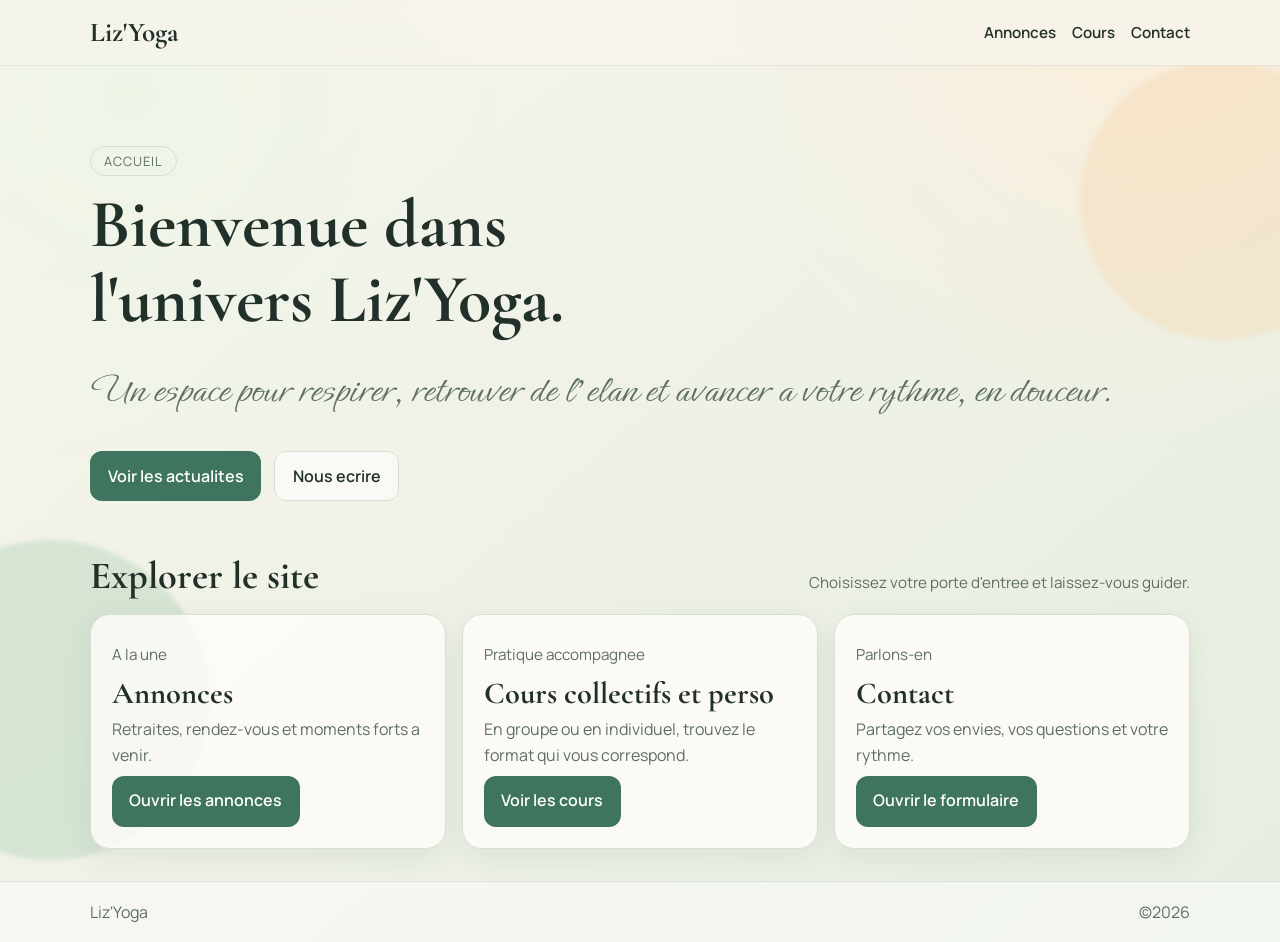
==== index.html @ cec83486 "Oui" ====
<!DOCTYPE html>
<html lang="fr">
  <head>
    <meta charset="UTF-8" />
    <meta name="viewport" content="width=device-width, initial-scale=1.0" />
    <title>Liz'Yoga | Accueil</title>
    <link rel="stylesheet" href="styles.css" />
  </head>
  <body>
    <header class="site-header">
      <div class="container nav-wrap">
        <a class="brand" href="index.html">Liz'Yoga</a>
        <button
          class="nav-toggle"
          id="navToggle"
          type="button"
          aria-label="Ouvrir le menu"
          aria-controls="siteNav"
          aria-expanded="false"
        >
          <span class="icon-menu" aria-hidden="true"></span>
        </button>
        <nav class="site-nav" id="siteNav" aria-label="Navigation principale">
          <button class="nav-close" id="navClose" type="button" aria-label="Fermer le menu">
            <span class="icon-close" aria-hidden="true"></span>
          </button>
          <a href="announcements.html">Annonces</a>
          <a href="coaching.html">Cours</a>
          <a href="contact.html">Contact</a>
        </nav>
      </div>
    </header>
    <div class="nav-overlay" id="navOverlay"></div>

    <main>
      <section class="hero container animate-rise" id="home">
        <p class="kicker">Accueil</p>
        <h1>Bienvenue dans l'univers Liz'Yoga.</h1>
        <p class="lead">
          Un espace pour respirer, retrouver de l'elan et avancer a votre rythme,
          en douceur.
        </p>
        <div class="hero-actions">
          <a class="button" href="announcements.html">Voir les actualites</a>
          <a class="button button-ghost" href="contact.html">Nous ecrire</a>
        </div>
      </section>

      <section class="container section animate-rise">
        <div class="section-head">
          <h2>Explorer le site</h2>
          <p class="section-note">Choisissez votre porte d'entree et laissez-vous guider.</p>
        </div>
        <div class="announcement-grid">
          <article class="info-card">
            <p class="meta">A la une</p>
            <h3>Annonces</h3>
            <p>Retraites, rendez-vous et moments forts a venir.</p>
            <p><a class="button" href="announcements.html">Ouvrir les annonces</a></p>
          </article>
          <article class="info-card">
            <p class="meta">Pratique accompagnee</p>
            <h3>Cours collectifs et perso</h3>
            <p>En groupe ou en individuel, trouvez le format qui vous correspond.</p>
            <p><a class="button" href="coaching.html">Voir les cours</a></p>
          </article>
          <article class="info-card">
            <p class="meta">Parlons-en</p>
            <h3>Contact</h3>
            <p>Partagez vos envies, vos questions et votre rythme.</p>
            <p><a class="button" href="contact.html">Ouvrir le formulaire</a></p>
          </article>
        </div>
      </section>
    </main>

    <footer class="site-footer">
      <div class="container footer-wrap">
        <p>Liz'Yoga</p>
        <p>©<span id="year"></span></p>
      </div>
    </footer>

    <script src="script.js" defer></script>
  </body>
</html>
---- styles.css ----
@import url("https://fonts.googleapis.com/css2?family=Cormorant+Garamond:wght@500;600;700&family=Ephesis&family=Manrope:wght@400;500;600;700&display=swap");

:root {
  --bg-cream: #f7f4ec;
  --bg-sage: #e6eee1;
  --card: #fffdfa;
  --text: #21312a;
  --muted: #5e6f66;
  --accent: #3f745e;
  --accent-hover: #2f5f4d;
  --line: #d7ded2;
}

* {
  box-sizing: border-box;
}

body {
  margin: 0;
  min-height: 100vh;
  display: flex;
  flex-direction: column;
  font-family: "Manrope", sans-serif;
  color: var(--text);
  background: radial-gradient(circle at 10% 10%, #eef5e7, transparent 35%),
    radial-gradient(circle at 90% 0%, #fbeeda, transparent 30%),
    linear-gradient(140deg, var(--bg-cream), var(--bg-sage));
}

main {
  flex: 1;
  padding-bottom: 2rem;
}

body::before,
body::after {
  content: "";
  position: fixed;
  z-index: -1;
  border-radius: 50%;
  filter: blur(2px);
}

body::before {
  width: 280px;
  height: 280px;
  top: 60px;
  right: -80px;
  background: rgba(243, 211, 170, 0.35);
}

body::after {
  width: 320px;
  height: 320px;
  left: -110px;
  bottom: 40px;
  background: rgba(166, 203, 174, 0.35);
}

.container {
  width: min(1100px, 92vw);
  margin: 0 auto;
}

.site-header {
  position: sticky;
  top: 0;
  z-index: 60;
  backdrop-filter: blur(8px);
  background: rgba(247, 244, 236, 0.8);
  border-bottom: 1px solid rgba(33, 49, 42, 0.08);
}

.nav-wrap {
  display: flex;
  align-items: center;
  justify-content: space-between;
  padding: 1rem 0;
}

.brand {
  font-family: "Cormorant Garamond", serif;
  font-size: 1.7rem;
  font-weight: 700;
  color: var(--text);
  text-decoration: none;
}

.site-nav {
  display: flex;
  gap: 1rem;
}

.nav-toggle {
  display: none;
  border: 1px solid var(--line);
  background: rgba(255, 255, 255, 0.9);
  color: var(--text);
  border-radius: 12px;
  width: 44px;
  height: 44px;
  padding: 0;
  font: inherit;
  font-weight: 700;
  cursor: pointer;
}

.icon-menu {
  position: relative;
  display: inline-block;
  width: 18px;
  height: 2px;
  background: currentColor;
  border-radius: 999px;
}

.icon-menu::before,
.icon-menu::after {
  content: "";
  position: absolute;
  left: 0;
  width: 18px;
  height: 2px;
  background: currentColor;
  border-radius: 999px;
}

.icon-menu::before {
  top: -6px;
}

.icon-menu::after {
  top: 6px;
}

.nav-overlay {
  position: fixed;
  inset: 0;
  background: rgba(16, 28, 22, 0.4);
  opacity: 0;
  pointer-events: none;
  transition: opacity 0.22s ease;
  z-index: 50;
}

.nav-close {
  display: none;
}

.site-nav a {
  text-decoration: none;
  color: var(--text);
  font-size: 0.95rem;
  font-weight: 600;
}

.site-nav a:hover,
.site-nav a:focus-visible {
  color: var(--accent);
}

.hero {
  padding: 5rem 0 2rem;
}

.kicker {
  display: inline-block;
  margin: 0 0 0.8rem;
  padding: 0.3rem 0.8rem;
  border: 1px solid var(--line);
  border-radius: 999px;
  color: var(--muted);
  font-size: 0.8rem;
  letter-spacing: 0.08em;
  text-transform: uppercase;
}

h1,
h2,
h3 {
  margin: 0;
  font-family: "Cormorant Garamond", serif;
  line-height: 1.1;
}

h1 {
  max-width: 18ch;
  font-size: clamp(2.25rem, 5.5vw, 4.25rem);
}

.lead {
  max-width: 56ch;
  margin: 1rem 0 0;
  color: var(--muted);
  line-height: 1.7;
  font-family: "Ephesis", cursive;
  font-size: clamp(1.9rem, 3.4vw, 2.7rem);
}

.hero-actions {
  display: flex;
  flex-wrap: wrap;
  gap: 0.8rem;
  margin-top: 1.5rem;
}

.button {
  border: 0;
  display: inline-flex;
  align-items: center;
  justify-content: center;
  padding: 0.8rem 1.1rem;
  border-radius: 12px;
  background: var(--accent);
  color: #ffffff;
  text-decoration: none;
  cursor: pointer;
  font-weight: 600;
  transition: transform 0.18s ease, background 0.18s ease;
}

.button:hover,
.button:focus-visible {
  background: var(--accent-hover);
  transform: translateY(-1px);
}

.button-ghost {
  border: 1px solid var(--line);
  color: var(--text);
  background: rgba(255, 255, 255, 0.55);
}

.button-ghost:hover,
.button-ghost:focus-visible {
  background: rgba(255, 255, 255, 0.85);
}

.section {
  margin-top: 1.4rem;
}

.info-card,
.offer-card,
.contact-card {
  border: 1px solid var(--line);
  border-radius: 20px;
  background: rgba(255, 253, 250, 0.8);
  box-shadow: 0 8px 30px rgba(39, 58, 45, 0.08);
}

.section-head {
  display: flex;
  flex-wrap: wrap;
  align-items: baseline;
  justify-content: space-between;
  gap: 0.8rem;
  margin: 0 0 1rem;
}

.section-head h2 {
  font-size: clamp(1.7rem, 4vw, 2.4rem);
}

.section-note,
.meta {
  margin: 0;
  color: var(--muted);
  font-size: 0.95rem;
}

.announcement-grid,
.offer-grid {
  display: grid;
  grid-template-columns: repeat(3, minmax(0, 1fr));
  gap: 1rem;
}

.info-card,
.offer-card {
  padding: 1.3rem;
}

.info-card h3,
.offer-card h3 {
  margin-top: 0.6rem;
  font-size: clamp(1.5rem, 2.5vw, 1.9rem);
}

.info-card p {
  margin: 0.45rem 0 0;
  color: var(--muted);
  line-height: 1.6;
}

.section-annonces {
  margin-top: 0.8rem;
}

.info-card-wide {
  width: 100%;
  padding: 1.6rem;
}

.announcement-grid-double {
  grid-template-columns: repeat(2, minmax(0, 1fr));
  align-items: stretch;
}

.retreat-card h3 {
  font-size: clamp(1.8rem, 3vw, 2.3rem);
}

.retreat-card {
  display: flex;
  flex-direction: column;
}

.retreat-illustration {
  position: relative;
  height: 210px;
  margin-bottom: 1rem;
  border-radius: 16px;
  overflow: hidden;
  border: 1px solid #bfd0c4;
  background: linear-gradient(180deg, #d9efd7 0%, #f5fbf2 65%, #ecf4e8 100%);
}

.retreat-illustration-tibet {
  border-color: #c6bfd8;
  background: linear-gradient(180deg, #e4ddf6 0%, #f8f4ff 62%, #eee8fb 100%);
}

.retreat-illustration-tibet .mountain-back {
  background: #8f87b8;
}

.retreat-illustration-tibet .mountain-front {
  background: #6e6699;
}

.retreat-illustration-tibet .river {
  background: linear-gradient(90deg, #9188cc 0%, #aba0e1 55%, #9188cc 100%);
}

.sun {
  position: absolute;
  top: 24px;
  right: 48px;
  width: 58px;
  height: 58px;
  border-radius: 50%;
  background: radial-gradient(circle at 35% 35%, #fff4c8, #f7d88c);
}

.mountain {
  position: absolute;
  bottom: 50px;
  clip-path: polygon(50% 0%, 0% 100%, 100% 100%);
}

.mountain-back {
  left: 80px;
  width: 270px;
  height: 140px;
  background: #93b89c;
}

.mountain-front {
  left: 260px;
  width: 320px;
  height: 165px;
  background: #6f9b7d;
}

.river {
  position: absolute;
  left: 0;
  right: 0;
  bottom: 0;
  height: 62px;
  background: linear-gradient(90deg, #7ab2c5 0%, #95cad8 55%, #7ab2c5 100%);
  border-top-left-radius: 55% 70%;
  border-top-right-radius: 45% 70%;
}

.price {
  margin: 0.55rem 0;
  color: var(--accent);
  font-weight: 700;
}

.info-list {
  margin: 0.8rem 0 1rem;
  padding: 0;
  display: grid;
  gap: 0.45rem;
}

.info-item {
  margin: 0;
  padding: 0.55rem 0.7rem;
  border: 1px solid #c7d6ca;
  border-radius: 10px;
  background: #f4faee;
  display: grid;
  grid-template-columns: auto 1fr;
  gap: 0.45rem 0.7rem;
  align-items: baseline;
}

.info-item dt {
  margin: 0;
  font-size: 0.78rem;
  letter-spacing: 0.04em;
  text-transform: uppercase;
  color: #4a6458;
  font-weight: 700;
}

.info-item dd {
  margin: 0;
  color: #24352d;
  font-weight: 600;
}

.offer-card ul {
  margin: 0;
  padding-left: 1.05rem;
  color: var(--muted);
  line-height: 1.55;
}

.course-cta-wrap {
  margin: 1rem 0 0;
}

.featured-offer {
  position: relative;
  border-color: #b9ccbf;
  background: linear-gradient(145deg, rgba(239, 247, 232, 0.85), rgba(255, 253, 250, 0.92));
}

.badge {
  display: inline-block;
  margin: 0 0 0.3rem;
  padding: 0.18rem 0.6rem;
  font-size: 0.72rem;
  letter-spacing: 0.05em;
  text-transform: uppercase;
  color: var(--accent);
  border: 1px solid #bfd3c6;
  border-radius: 999px;
  background: #f4faee;
}

.contact-card {
  padding: 1.4rem;
}

.contact-card h2 {
  font-size: clamp(1.8rem, 4vw, 2.5rem);
}

.contact-card p {
  margin: 0.7rem 0 1rem;
  color: var(--muted);
}

.contact-form {
  display: grid;
  gap: 0.45rem;
}

.form-section {
  margin: 0 0 0.5rem;
  border: 0;
  padding: 0;
}

.form-section legend {
  margin-bottom: 0.45rem;
  font-weight: 700;
  font-size: 0.95rem;
}

.request-options {
  display: grid;
  grid-template-columns: repeat(2, minmax(0, 1fr));
  gap: 0.6rem;
}

.request-option {
  border: 1px solid #c7d6ca;
  background: #f6fbf3;
  border-radius: 12px;
  padding: 0.65rem 0.75rem;
  display: flex;
  align-items: center;
  gap: 0.5rem;
  font-weight: 600;
  color: #2c4237;
  cursor: pointer;
}

.request-option:has(input:checked) {
  border-color: #8db49c;
  background: #e8f5e6;
  box-shadow: 0 0 0 2px rgba(102, 150, 120, 0.12);
}

.request-option input {
  margin: 0;
}

.contact-form label {
  margin-top: 0.4rem;
  font-weight: 600;
  font-size: 0.95rem;
}

.contact-form input,
.contact-form select,
.contact-form textarea {
  border: 1px solid var(--line);
  border-radius: 12px;
  padding: 0.72rem 0.85rem;
  font: inherit;
}

.course-hint {
  margin: 0.1rem 0 0.4rem;
  color: var(--muted);
  font-size: 0.9rem;
}

.contact-form .button[type="submit"] {
  margin-top: 0.35rem;
  font-size: 1.05rem;
  font-weight: 700;
  padding: 0.9rem 1.2rem;
}

.captcha-wrap {
  margin-top: 0.5rem;
  border: 1px dashed #bfd0c4;
  border-radius: 14px;
  padding: 0.8rem;
  background: rgba(240, 248, 236, 0.6);
}

.captcha-question {
  margin: 0;
  color: var(--text);
  font-weight: 600;
}

.captcha-row {
  display: flex;
  flex-wrap: wrap;
  gap: 0.6rem;
  margin-top: 0.55rem;
}

.captcha-row input {
  width: 120px;
}

.form-message {
  min-height: 1.4rem;
  margin: 0.55rem 0 0;
  font-weight: 600;
}

.form-message.error {
  color: #a53030;
}

.form-message.success {
  color: var(--accent);
}

.site-footer {
  border-top: 1px solid rgba(33, 49, 42, 0.11);
  background: rgba(255, 255, 255, 0.45);
}

.footer-wrap {
  display: flex;
  justify-content: space-between;
  align-items: center;
  gap: 1rem;
  padding: 1.2rem 0;
}

.footer-wrap p {
  margin: 0;
  color: var(--muted);
}

.animate-rise {
  animation: rise 0.75s ease both;
}

.animate-rise:nth-of-type(2) {
  animation-delay: 0.1s;
}

.animate-rise:nth-of-type(3) {
  animation-delay: 0.2s;
}

@keyframes rise {
  from {
    opacity: 0;
    transform: translateY(18px);
  }
  to {
    opacity: 1;
    transform: translateY(0);
  }
}

@media (max-width: 900px) {
  .announcement-grid,
  .offer-grid {
    grid-template-columns: repeat(2, minmax(0, 1fr));
  }

  .announcement-grid-double {
    grid-template-columns: 1fr;
  }

  .retreat-illustration {
    height: 190px;
  }

  .mountain-back {
    left: 35px;
    width: 220px;
    height: 115px;
  }

  .mountain-front {
    left: 190px;
    width: 250px;
    height: 130px;
  }
}

@media (max-width: 640px) {
  .nav-toggle {
    display: inline-flex;
    align-items: center;
    justify-content: center;
    z-index: 40;
  }

  .site-nav {
    position: fixed;
    top: 0;
    right: 0;
    width: min(82vw, 320px);
    height: 100dvh;
    display: flex;
    flex-direction: column;
    gap: 0.5rem;
    padding: 5.2rem 1rem 1rem;
    background: rgba(255, 253, 249, 0.98);
    border-left: 1px solid var(--line);
    box-shadow: -14px 0 30px rgba(18, 31, 25, 0.18);
    transform: translateX(101%);
    transition: transform 0.24s ease;
    z-index: 70;
  }

  .nav-close {
    display: inline-flex;
    align-items: center;
    justify-content: center;
    align-self: flex-end;
    border: 1px solid var(--line);
    background: #ffffff;
    color: var(--text);
    border-radius: 11px;
    width: 42px;
    height: 42px;
    padding: 0;
    font: inherit;
    font-weight: 700;
    margin-bottom: 0.4rem;
    cursor: pointer;
  }

  .icon-close {
    position: relative;
    display: inline-block;
    width: 16px;
    height: 16px;
  }

  .icon-close::before,
  .icon-close::after {
    content: "";
    position: absolute;
    left: 7px;
    top: 0;
    width: 2px;
    height: 16px;
    background: currentColor;
    border-radius: 999px;
  }

  .icon-close::before {
    transform: rotate(45deg);
  }

  .icon-close::after {
    transform: rotate(-45deg);
  }

  .site-nav a {
    width: 100%;
    display: block;
    padding: 0.7rem 0.4rem;
    border-bottom: 1px solid rgba(33, 49, 42, 0.08);
  }

  body.nav-open {
    overflow: hidden;
  }

  body.nav-open .site-nav {
    transform: translateX(0);
  }

  body.nav-open .nav-overlay {
    opacity: 1;
    pointer-events: auto;
  }

  .hero {
    padding-top: 3.7rem;
  }

  .announcement-grid,
  .offer-grid {
    grid-template-columns: 1fr;
  }

  .request-options {
    grid-template-columns: 1fr;
  }

  .retreat-illustration {
    height: 170px;
  }

  .sun {
    right: 24px;
    width: 46px;
    height: 46px;
  }

  .mountain-back {
    left: 10px;
    width: 170px;
    height: 95px;
  }

  .mountain-front {
    left: 120px;
    width: 190px;
    height: 110px;
  }

  .footer-wrap {
    flex-direction: column;
    align-items: flex-start;
  }
}
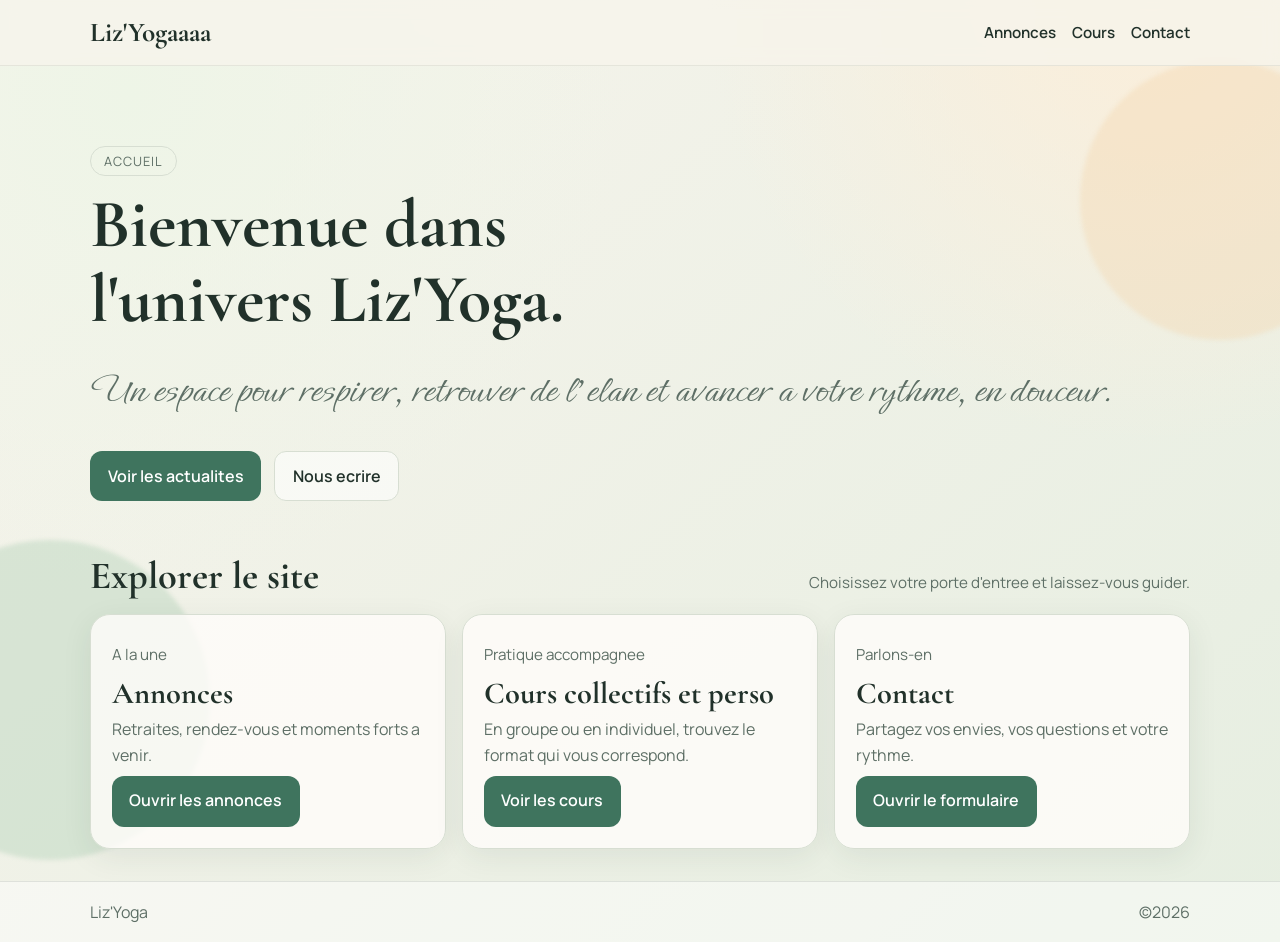
==== commit 52f14769: "Oui" ====
--- a/index.html
+++ b/index.html
@@ -9,7 +9,7 @@
   <body>
     <header class="site-header">
       <div class="container nav-wrap">
-        <a class="brand" href="index.html">Liz'Yoga</a>
+        <a class="brand" href="index.html">Liz'Yogaaaa</a>
         <button
           class="nav-toggle"
           id="navToggle"
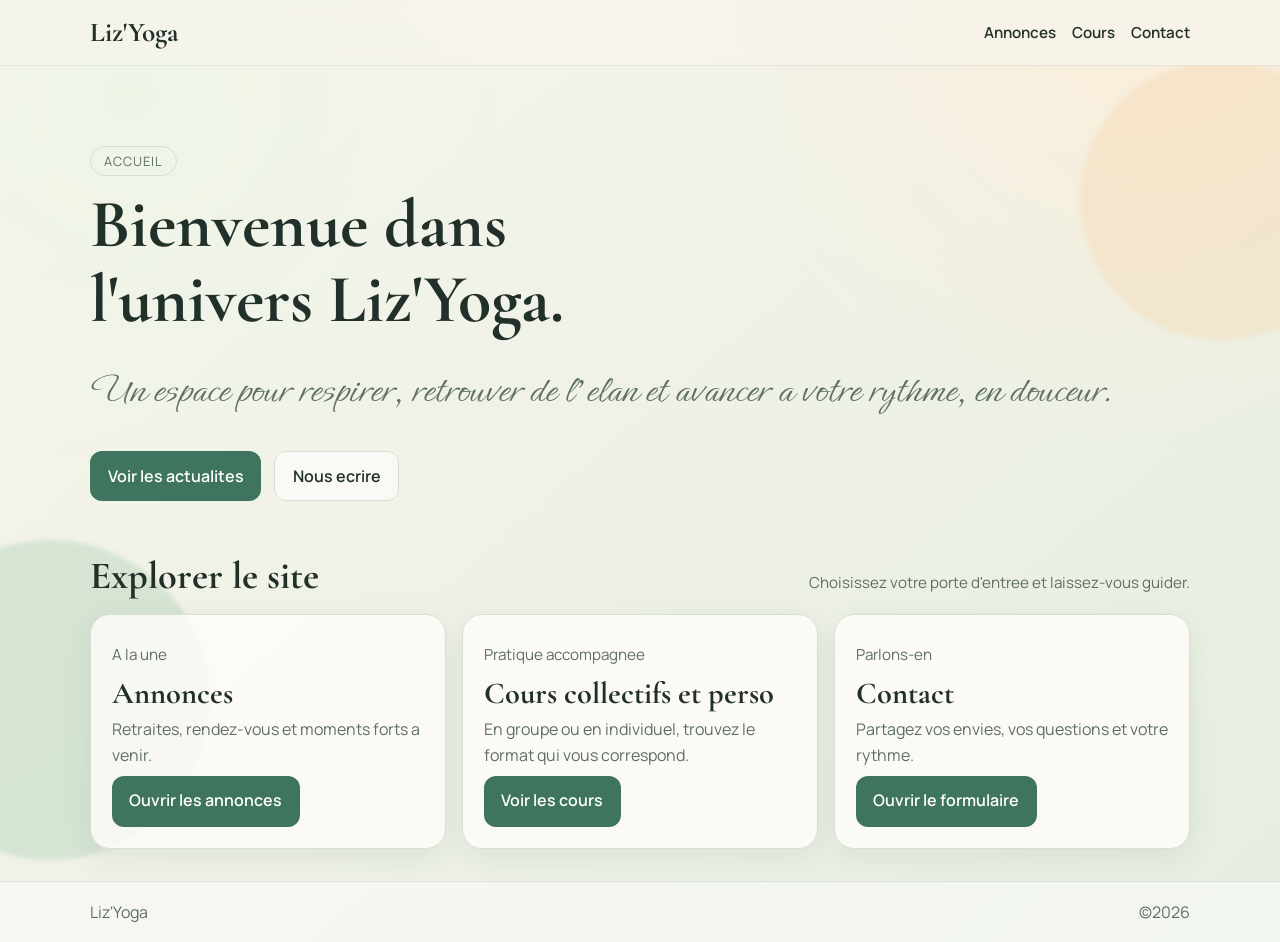
==== commit c576bac9: "Oui" ====
--- a/index.html
+++ b/index.html
@@ -9,7 +9,7 @@
   <body>
     <header class="site-header">
       <div class="container nav-wrap">
-        <a class="brand" href="index.html">Liz'Yogaaaa</a>
+        <a class="brand" href="index.html">Liz'Yoga</a>
         <button
           class="nav-toggle"
           id="navToggle"
--- a/styles.css
+++ b/styles.css
@@ -16,6 +16,7 @@
 }
 
 body {
+  overflow-x: hidden;
   margin: 0;
   min-height: 100vh;
   display: flex;
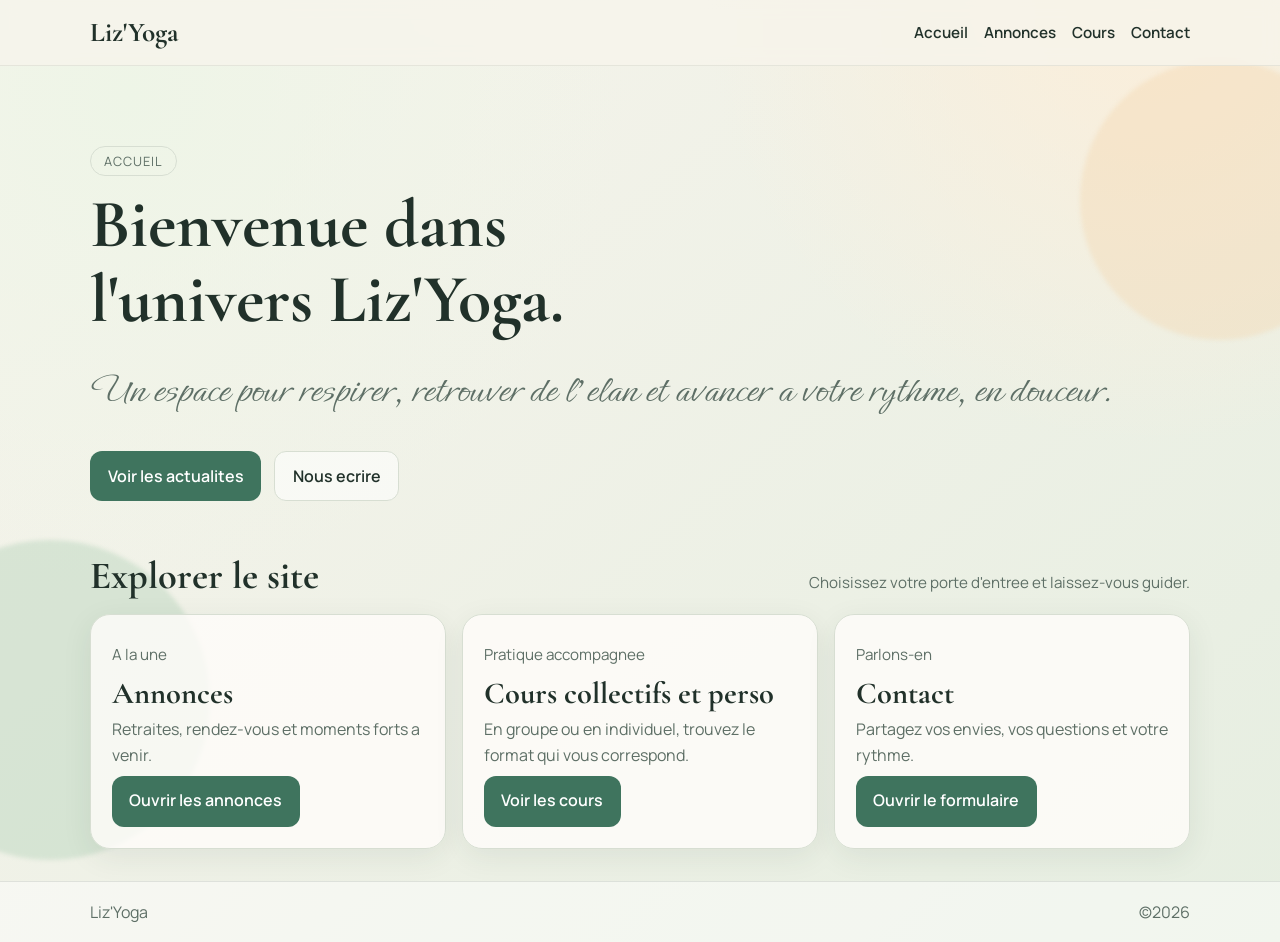
==== commit edc1c54f: "Oui" ====
--- a/index.html
+++ b/index.html
@@ -2,7 +2,7 @@
 <html lang="fr">
   <head>
     <meta charset="UTF-8" />
-    <meta name="viewport" content="width=device-width, initial-scale=1.0" />
+    <meta name="viewport" content="width=device-width, initial-scale=1.0, maximum-scale=1.0, user-scalable=no" />
     <title>Liz'Yoga | Accueil</title>
     <link rel="stylesheet" href="styles.css" />
   </head>
@@ -24,6 +24,7 @@
           <button class="nav-close" id="navClose" type="button" aria-label="Fermer le menu">
             <span class="icon-close" aria-hidden="true"></span>
           </button>
+          <a href="index.html">Accueil</a>
           <a href="announcements.html">Annonces</a>
           <a href="coaching.html">Cours</a>
           <a href="contact.html">Contact</a>
--- a/styles.css
+++ b/styles.css
@@ -18,6 +18,7 @@
 body {
   overflow-x: hidden;
   margin: 0;
+  max-width: 100vw;
   min-height: 100vh;
   display: flex;
   flex-direction: column;
@@ -67,9 +68,15 @@
   position: sticky;
   top: 0;
   z-index: 60;
-  backdrop-filter: blur(8px);
   background: rgba(247, 244, 236, 0.8);
   border-bottom: 1px solid rgba(33, 49, 42, 0.08);
+}
+
+@media (min-width: 641px) {
+  .site-header {
+    backdrop-filter: blur(8px);
+    -webkit-backdrop-filter: blur(8px);
+  }
 }
 
 .nav-wrap {
@@ -662,7 +669,8 @@
     top: 0;
     right: 0;
     width: min(82vw, 320px);
-    height: 100dvh;
+    height: var(--nav-viewport-height, 100vh);
+    max-height: var(--nav-viewport-height, 100vh);
     display: flex;
     flex-direction: column;
     gap: 0.5rem;
@@ -670,8 +678,13 @@
     background: rgba(255, 253, 249, 0.98);
     border-left: 1px solid var(--line);
     box-shadow: -14px 0 30px rgba(18, 31, 25, 0.18);
-    transform: translateX(101%);
-    transition: transform 0.24s ease;
+    overflow-y: auto;
+    -webkit-overflow-scrolling: touch;
+    overscroll-behavior: contain;
+    transform: translateX(100%);
+    opacity: 0;
+    pointer-events: none;
+    transition: transform 0.24s ease, opacity 0.2s ease;
     z-index: 70;
   }
 
@@ -727,12 +740,23 @@
     border-bottom: 1px solid rgba(33, 49, 42, 0.08);
   }
 
+  html.nav-open,
   body.nav-open {
     overflow: hidden;
+    overscroll-behavior: none;
   }
 
   body.nav-open .site-nav {
     transform: translateX(0);
+    opacity: 1;
+    pointer-events: auto;
+  }
+
+  body.nav-open .site-header {
+    position: fixed;
+    top: 0;
+    left: 0;
+    right: 0;
   }
 
   body.nav-open .nav-overlay {
